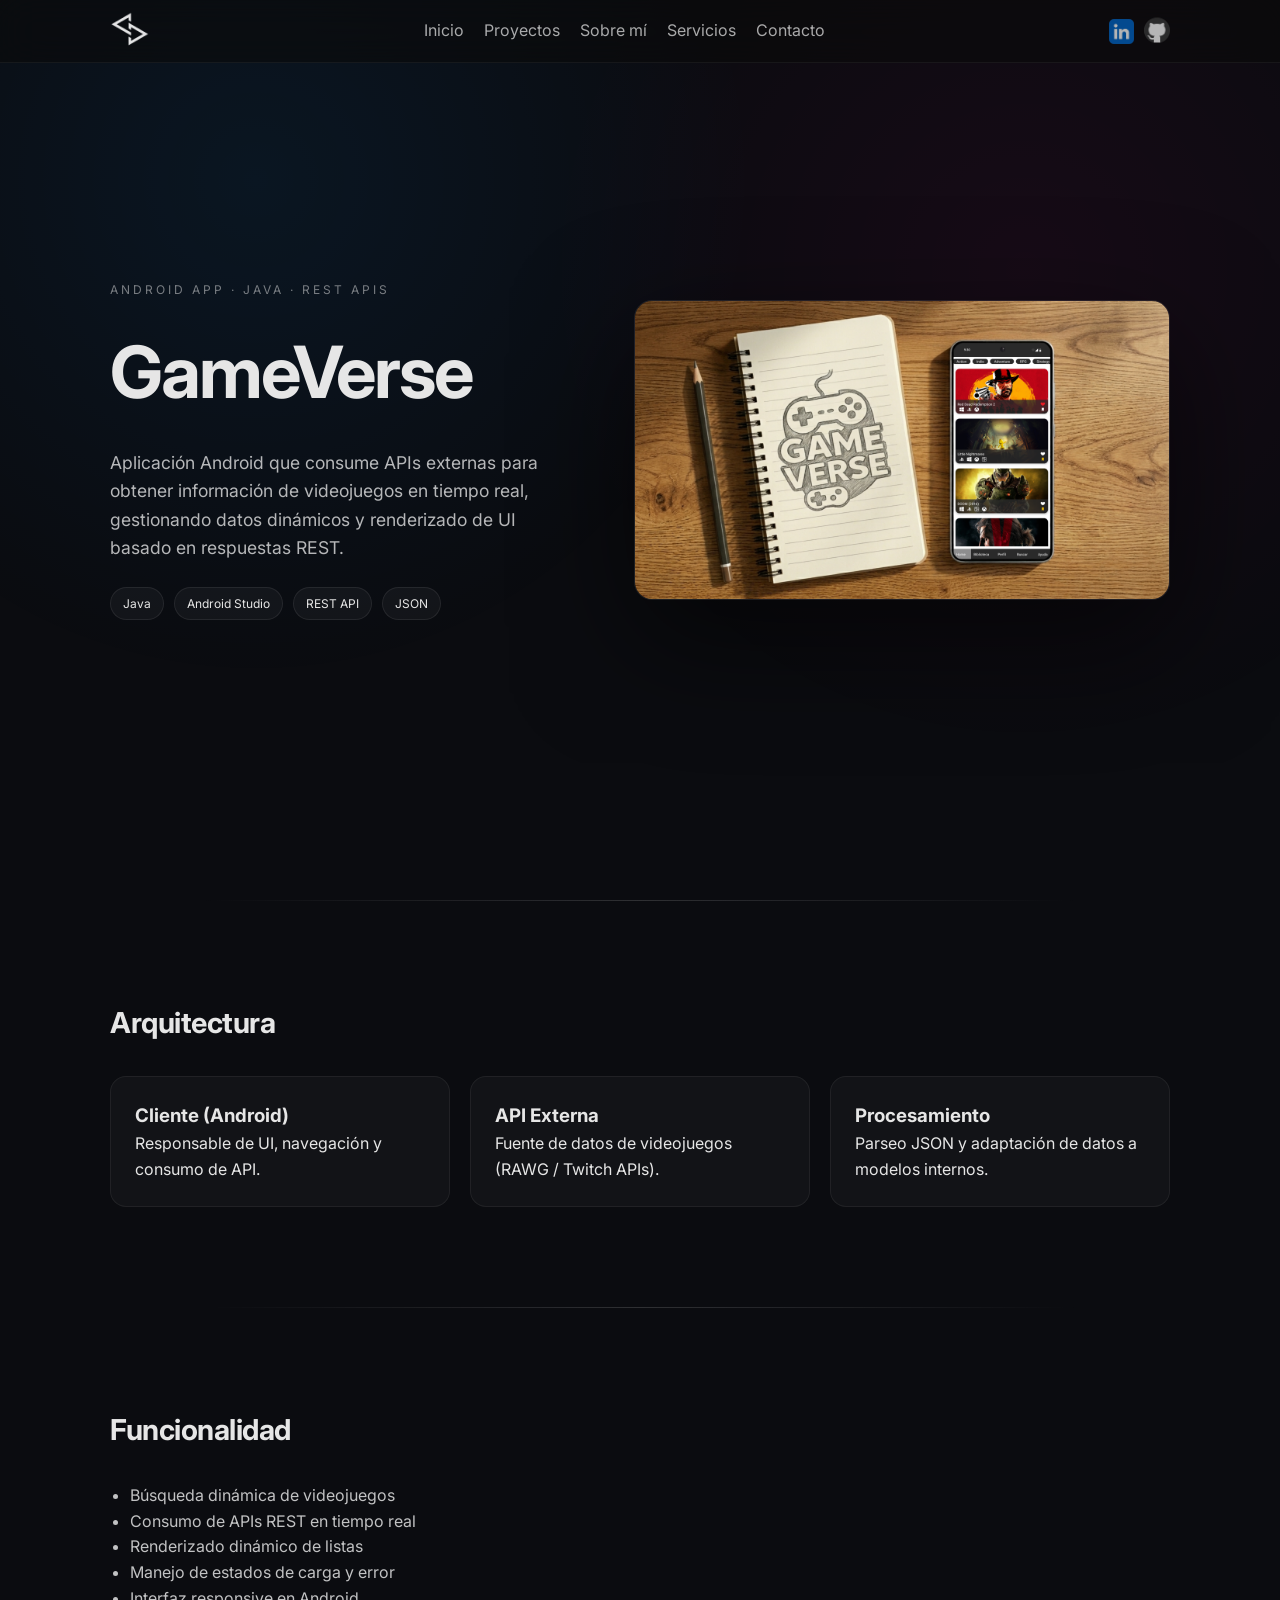
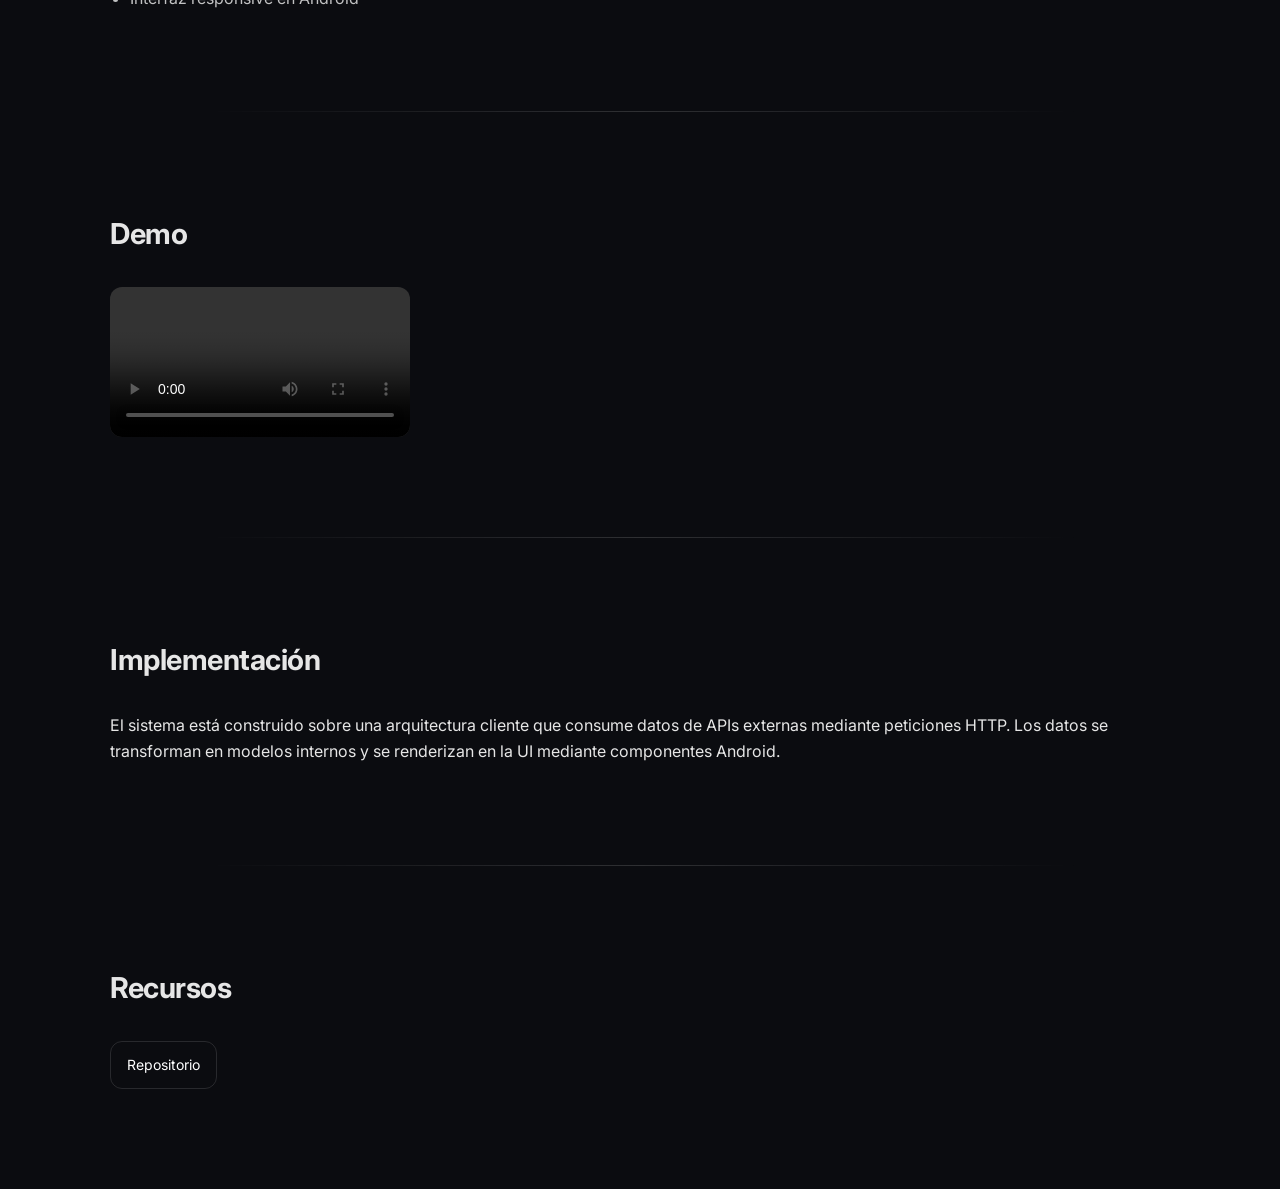
==== gameverse.html @ 7918985b "Primer commit" ====
<!DOCTYPE html>
<html lang="es">
<head>
    <meta charset="UTF-8">
    <meta name="viewport" content="width=device-width, initial-scale=1.0">
    <title>GameVerse - Proyecto</title>

    <link rel="stylesheet" href="css/styleprojects.css">
    <link rel="stylesheet" href="css/styles.css">
    <link href="https://fonts.googleapis.com/css2?family=Inter:wght@300;400;500;600&display=swap" rel="stylesheet">
</head>

<body>

<!-- NAVBAR -->
<header class="navbar">
    <div class="container nav-container">

        <div class="logo">
            <img src="assets/img/logo.png" alt="Logo">
        </div>

        <nav class="nav-menu">
            <a href="index.html#inicio">Inicio</a>
            <a href="index.html#projects">Proyectos</a>
            <a href="index.html#about">Sobre mí</a>
            <a href="index.html#services">Servicios</a>
            <a href="index.html#contact">Contacto</a>
        </nav>

        <div class="nav-social">
            <a href="https://www.linkedin.com/in/carlos-duran-6600993ba/"><img src="assets/img/linkedin.png"></a>
            <a href="https://github.com/CarlosDF3?tab=overview&from=2026-04-01&to=2026-04-08"><img src="assets/img/github.png" class="github"></a>
        </div>

    </div>
</header>

<!-- HERO -->
<section class="hero container">

    <div class="hero-info">

        <div class="meta">
            Android App · Java · REST APIs
        </div>

        <h1>GameVerse</h1>

        <p class="desc">
            Aplicación Android que consume APIs externas para obtener información de videojuegos en tiempo real,
            gestionando datos dinámicos y renderizado de UI basado en respuestas REST.
        </p>

        <div class="stack">
            <span>Java</span>
            <span>Android Studio</span>
            <span>REST API</span>
            <span>JSON</span>
        </div>

    </div>

    <div class="hero-preview">
        <img class="hero-bg" src="assets/img/gameverse.png" alt="Vista previa de GameVerse">
    </div>

</section>

<!-- ARQUITECTURA -->
<section class="section container">

    <h2>Arquitectura</h2>

    <div class="grid">

        <div class="box">
            <h3>Cliente (Android)</h3>
            <p>Responsable de UI, navegación y consumo de API.</p>
        </div>

        <div class="box">
            <h3>API Externa</h3>
            <p>Fuente de datos de videojuegos (RAWG / Twitch APIs).</p>
        </div>

        <div class="box">
            <h3>Procesamiento</h3>
            <p>Parseo JSON y adaptación de datos a modelos internos.</p>
        </div>

    </div>

</section>

<!-- FUNCIONALIDAD -->
<section class="section container">

    <h2>Funcionalidad</h2>

    <ul class="list">
        <li>Búsqueda dinámica de videojuegos</li>
        <li>Consumo de APIs REST en tiempo real</li>
        <li>Renderizado dinámico de listas</li>
        <li>Manejo de estados de carga y error</li>
        <li>Interfaz responsive en Android</li>
    </ul>

</section>

<!-- DEMO -->
<section id="demo" class="section container">

    <h2>Demo</h2>

    <div class="demo-box">
        <video controls class="videoverse">
            <source src="assets/img/demo_verse.mp4" type="video/mp4">
        </video>
    </div>

</section>

<!-- IMPLEMENTACIÓN -->
<section class="section container">

    <h2>Implementación</h2>

    <p class="text">
        El sistema está construido sobre una arquitectura cliente que consume datos de APIs externas mediante
        peticiones HTTP. Los datos se transforman en modelos internos y se renderizan en la UI mediante componentes
        Android.
    </p>

</section>

<!-- LINKS -->
<section class="section container">

    <h2>Recursos</h2>

    <div class="buttons">
        <a href="https://github.com/CarlosDF3/Game-Verse" class="btn">Repositorio</a>
    </div>

</section>

</body>
</html>
---- css/styleprojects.css ----
* {
    margin: 0;
    padding: 0;
    box-sizing: border-box;
}

body {
    font-family: Inter, sans-serif;
    background: #0a0a0a;
    color: #eaeaea;
    line-height: 1.6;
}

/* ===== CONTAINER ===== */
.container {
    max-width: 1100px;
    margin: auto;
    padding: 100px 20px;
}

/* ===== BACKGROUND LAYER ===== */
body::before {
    content: "";
    position: fixed;
    inset: 0;
    background:
        radial-gradient(circle at 20% 20%, rgba(0, 140, 255, 0.08), transparent 40%),
        radial-gradient(circle at 80% 30%, rgba(255, 0, 150, 0.05), transparent 40%);
    z-index: -1;
}

/* ===== HERO ===== */
.hero {
    display: grid;
    grid-template-columns: 1.3fr 0.7fr;
    gap: 60px;
    align-items: center;
    min-height: 90vh;
}

/* ===== TEXTO HERO ===== */
.hero h1 {
    font-size: 5rem;
    font-weight: 700;
    letter-spacing: -2px;
}

.meta {
    font-size: 12px;
    letter-spacing: 3px;
    opacity: 0.5;
    text-transform: uppercase;
}

.desc {
    margin-top: 20px;
    font-size: 1.1rem;
    max-width: 520px;
    color: rgba(255,255,255,0.7);
}

/* ===== STACK ===== */
.stack {
    margin-top: 25px;
    display: flex;
    flex-wrap: wrap;
    gap: 10px;
}

.stack span {
    font-size: 12px;
    padding: 6px 12px;
    border-radius: 999px;
    background: rgba(255,255,255,0.04);
    border: 1px solid rgba(255,255,255,0.08);
}

/* ===== HERO PREVIEW (IMAGEN) ===== */
.hero-preview {
    display: flex;
    justify-content: center;
    align-items: center;
}

.hero-bg {
    width: 100%;
    max-width: 600px;
    height: auto;

    object-fit: cover;

    border-radius: 18px;
    border: 1px solid rgba(255,255,255,0.08);
    box-shadow: 0 40px 120px rgba(0,0,0,0.6);

    transition: transform 0.4s ease;
}

/* opcional: micro efecto pro */
.hero-preview:hover .hero-bg {
    transform: translateY(-6px);
}

/* ===== SECTIONS ===== */
.section h2 {
    font-size: 1.8rem;
    margin-bottom: 30px;
    letter-spacing: -0.5px;
}

/* ===== GRID ===== */
.grid {
    display: grid;
    grid-template-columns: repeat(3, 1fr);
    gap: 20px;
}

.box {
    padding: 24px;
    border-radius: 16px;
    background: rgba(255,255,255,0.03);
    border: 1px solid rgba(255,255,255,0.06);
    transition: 0.3s;
}

.box:hover {
    transform: translateY(-6px);
    border-color: rgba(255,255,255,0.2);
}

.demo-box video {
    width: 50%;
    max-width: 600px;
    height: auto;
    border-radius: 12px;
    display: block;
}

.demo-box .videoverse {
    width: 30%;
    max-width: 300px;
    height: auto;
}

/* ===== LIST ===== */
.list {
    padding-left: 20px;
    color: rgba(255,255,255,0.75);
}

/* ===== BUTTONS ===== */
.btn {
    display: inline-block;
    padding: 12px 18px;
    border-radius: 12px;
    border: 1px solid rgba(255,255,255,0.12);
    text-decoration: none;
    color: white;
    transition: 0.3s;
}

.btn:hover {
    transform: translateY(-3px);
    border-color: rgba(255,255,255,0.3);
}

.primary {
    background: white;
    color: black;
}
---- css/styles.css ----
* {
    margin: 0;
    padding: 0;
    box-sizing: border-box;
}

body {
    font-family: Inter, sans-serif;
    background: #0b0c10;
    color: #e6e6e6;
    line-height: 1.6;
}

.clic {
    cursor: pointer;
}

/* =====================
   CONTAINER
===================== */
.container {
    max-width: 1100px;
    margin: auto;
    padding: 100px 20px;
}

/* =====================
   NAVBAR
===================== */
.navbar {
    position: fixed;
    top: 0;
    width: 100%;
    height: 7%;
    background: rgba(10,10,10,0.6);
    backdrop-filter: blur(20px);
    border-bottom: 1px solid rgba(255,255,255,0.05);
    z-index: 1000;
}

.nav-container {
    display: flex;
    height: 100%;
    justify-content: space-between;
    align-items: center;
    padding: 14px 20px;
}

.nav-menu {
    display: flex;
    gap: 20px;
}

.nav-menu a {
    color: rgba(255,255,255,0.65);
    text-decoration: none;
    font-size: 16px;
    transition: 0.25s;
}

.nav-menu a:hover {
    color: white;
}

.nav-social {
    display: flex;
    align-items: center;
}

.nav-social img {
    display: block;
    height: 25px;
    margin-left: 10px;
    opacity: 0.7;
    transition: 0.25s;
}

.nav-social img.github {
    transform: translateY(-1.5px);
}


.nav-social img:hover {
    opacity: 1;
}

.logo img {
    height: 40px;
    width: auto;
    opacity: 0.9;
    transition: 0.3s;
    display: block;
}

.logo img:hover {
    opacity: 1;
    transform: scale(1.05);
}

/* =====================
   HERO
===================== */
.hero {
    min-height: 100vh;
    display: flex;
    align-items: center;
}

.hero-grid {
    display: grid;
    grid-template-columns: 1.2fr 0.8fr;
    gap: 60px;
    align-items: center;
}

/* LEFT */
.hero-meta {
    font-size: 12px;
    letter-spacing: 3px;
    color: rgba(255,255,255,0.4);
    text-transform: uppercase;
}

.hero h1 {
    font-size: 4.5rem;
    letter-spacing: -2px;
    margin: 15px 0;
}

.hero-subtitle {
    font-size: 1.1rem;
    color: rgba(255,255,255,0.7);
    max-width: 520px;
}

/* BUTTONS */
.hero-buttons {
    margin-top: 25px;
    display: flex;
    gap: 12px;
}

.btn {
    padding: 12px 16px;
    border-radius: 12px;
    border: 1px solid rgba(255,255,255,0.12);
    color: white;
    text-decoration: none;
    font-size: 14px;
    transition: 0.3s;
}

.btn:hover {
    background: white;
    color: black;
    transform: translateY(-3px);
    border-color: rgba(255,255,255,0.3);
}

.primary {
    background: white;
    color: black;
}

/* RIGHT STACK */
.hero-right {
    display: flex;
    justify-content: center;
    align-items: center;
    position: relative;
}

.hero-logo-wrapper {
    position: relative;
    display: inline-block;
}

.logo-base {
    width: 260px;
    height: auto;
    display: block;
}
.hero-logo {
    width: 400px;
    height: auto;
    display: block;

    filter: drop-shadow(0 0 6px rgba(228, 244, 255, 0.795))
            drop-shadow(0 0 14px rgba(70, 155, 212, 0.815));

    opacity: 0.65;
    transition: 0.3s ease;
}

.hero-logo-wrapper::after {
    content: "";
    position: absolute;
    top: 0;
    left: -60%;
    width: 50%;
    height: 100%;

    background: linear-gradient(
        120deg,
        transparent,
        rgba(255, 240, 180, 0.25),
        transparent
    );

    transform: skewX(-20deg);
    opacity: 0;

    
    mask-image: url("assets/img/logo.png");
    mask-repeat: no-repeat;
    mask-size: contain;
    mask-position: center;

    -webkit-mask-image: url("assets/img/logo.png");
    -webkit-mask-repeat: no-repeat;
    -webkit-mask-size: contain;
    -webkit-mask-position: center;
}

.hero-logo-wrapper:hover::after {
    opacity: 1;
    animation: shine 0.8s ease;
}

@keyframes shine {
    0% {
        left: -60%;
    }
    100% {
        left: 120%;
    }
}


/* =====================
   SECTIONS
===================== */
.section {
    position: relative;
}

/* line */
.section::before {
    content: "";
    position: absolute;
    top: 0;
    left: 50%;
    transform: translateX(-50%);
    width: 80%;
    height: 1px;

    background: linear-gradient(
        to right,
        transparent,
        rgba(255,255,255,0.15),
        transparent
    );

    box-shadow: 0 0 10px rgba(255,255,255,0.08);
}

.section-head h2 {
    font-size: 2rem;
    margin-bottom: 20px;
}

.section-head p {
    color: rgba(255,255,255,0.6);
}

/* =====================
   PROJECTS
===================== */
.projects-grid {
    display: grid;
    grid-template-columns: repeat(3, 1fr);
    gap: 20px;
    margin-top: 40px;
}

.project-card {
    position: relative;
    overflow: hidden;
    padding: 22px;
    border-radius: 16px;
    background: rgba(255,255,255,0.03);
    border: 1px solid rgba(255,255,255,0.06);
    text-decoration: none;
    color: white;
    transition: 0.3s;
    z-index: 0;
}

.project-image {
    position: absolute;
    left: 50%;
    top: 100%;

    width: 100%;
    height: 100%;

    transform: translate(-50%, 0);
    opacity: 0;

    background-size: cover;
    background-position: center;

    border-radius: 12px;

    transition: all 0.5s ease;
    pointer-events: none;

    z-index: 2;
}

.project-card:hover .project-image {
    top: 50%;
    transform: translate(-50%, -50%);
    opacity: 1;
}

.project-card > *:not(.project-image) {
    position: relative;
    z-index: 3;
}
.project-card:nth-child(1) .project-image {
    background-image: url("../assets/img/gameverse.png");
}

.project-card:nth-child(2) .project-image {
    background-image: url("../assets/img/projectevent.png");
}

.project-card:nth-child(3) .project-image {
    background-image: url("../assets/img/gameapp.png");
}

.project-card:hover {
    transform: translateY(-6px);
    border-color: rgba(255,255,255,0.2);
}

.project-tag {
    font-size: 11px;
    letter-spacing: 2px;
    color: rgba(255,255,255,0.4);
    margin-bottom: 10px;
}

/* =====================
   ABOUT
===================== */
.about-grid {
    display: grid;
    grid-template-columns: 1fr 1.5fr;
    gap: 50px;
    align-items: center;
}
.about-img {
    width: 100%;
    height: 400px;
    overflow: hidden;
    border-radius: 16px;
    border: 1px solid rgba(255,255,255,0.08);
}

.about-img img {
    width: 100%;
    height: 100%;
    object-fit: cover;
    border-radius: 16px;
    border: 1px solid rgba(255,255,255,0.08);
}

.about-text p {
    color: rgba(255,255,255,0.75);
    margin-bottom: 15px;
}

.skills {
    margin-top: 20px;
    padding-left: 20px;
    color: rgba(255,255,255,0.7);
}

/* =====================
   SERVICES
===================== */
.services-grid {
    display: grid;
    grid-template-columns: repeat(4, 1fr);
    gap: 20px;
}

.service-card {
    padding: 20px;
    border-radius: 16px;
    background: rgba(255,255,255,0.03);
    border: 1px solid rgba(255,255,255,0.06);
    transition: 0.3s;
}

.service-card:hover {
    transform: translateY(-6px);
    border-color: rgba(255,255,255,0.2);
}

/* =====================
   CONTACT
===================== */
.contact-grid {
    display: grid;
    grid-template-columns: 1fr 1fr;
    gap: 50px;
    width: min(75vw, 1200px);
    align-items: start;
}

#contact .container {
    padding-top: 120px;
}

#contact .container > h2 {
    grid-column: 1;
    padding-left: 5px;
}

#contact h2 {
    font-size: 2rem;
}

.contact-left {
    grid-column: 1;
}

.contact-form {
    grid-column: 2;
    display: flex;
    flex-direction: column;
    gap: 12px;
}

.contact-form input,
.contact-form textarea {
    background: rgba(255,255,255,0.03);
    border: 1px solid rgba(255,255,255,0.08);
    padding: 12px;
    border-radius: 10px;
    color: white;
}

.contact-form input:focus,
.contact-form textarea:focus {
    outline: none;
    border-color: rgba(255,255,255,0.3);
}

@media (max-width: 900px) {
    .contact-grid {
        width: 100%;
        grid-template-columns: 1fr;
    }

    #contact .container > h2,
    .contact-left,
    .contact-form {
        grid-column: auto;
    }
}
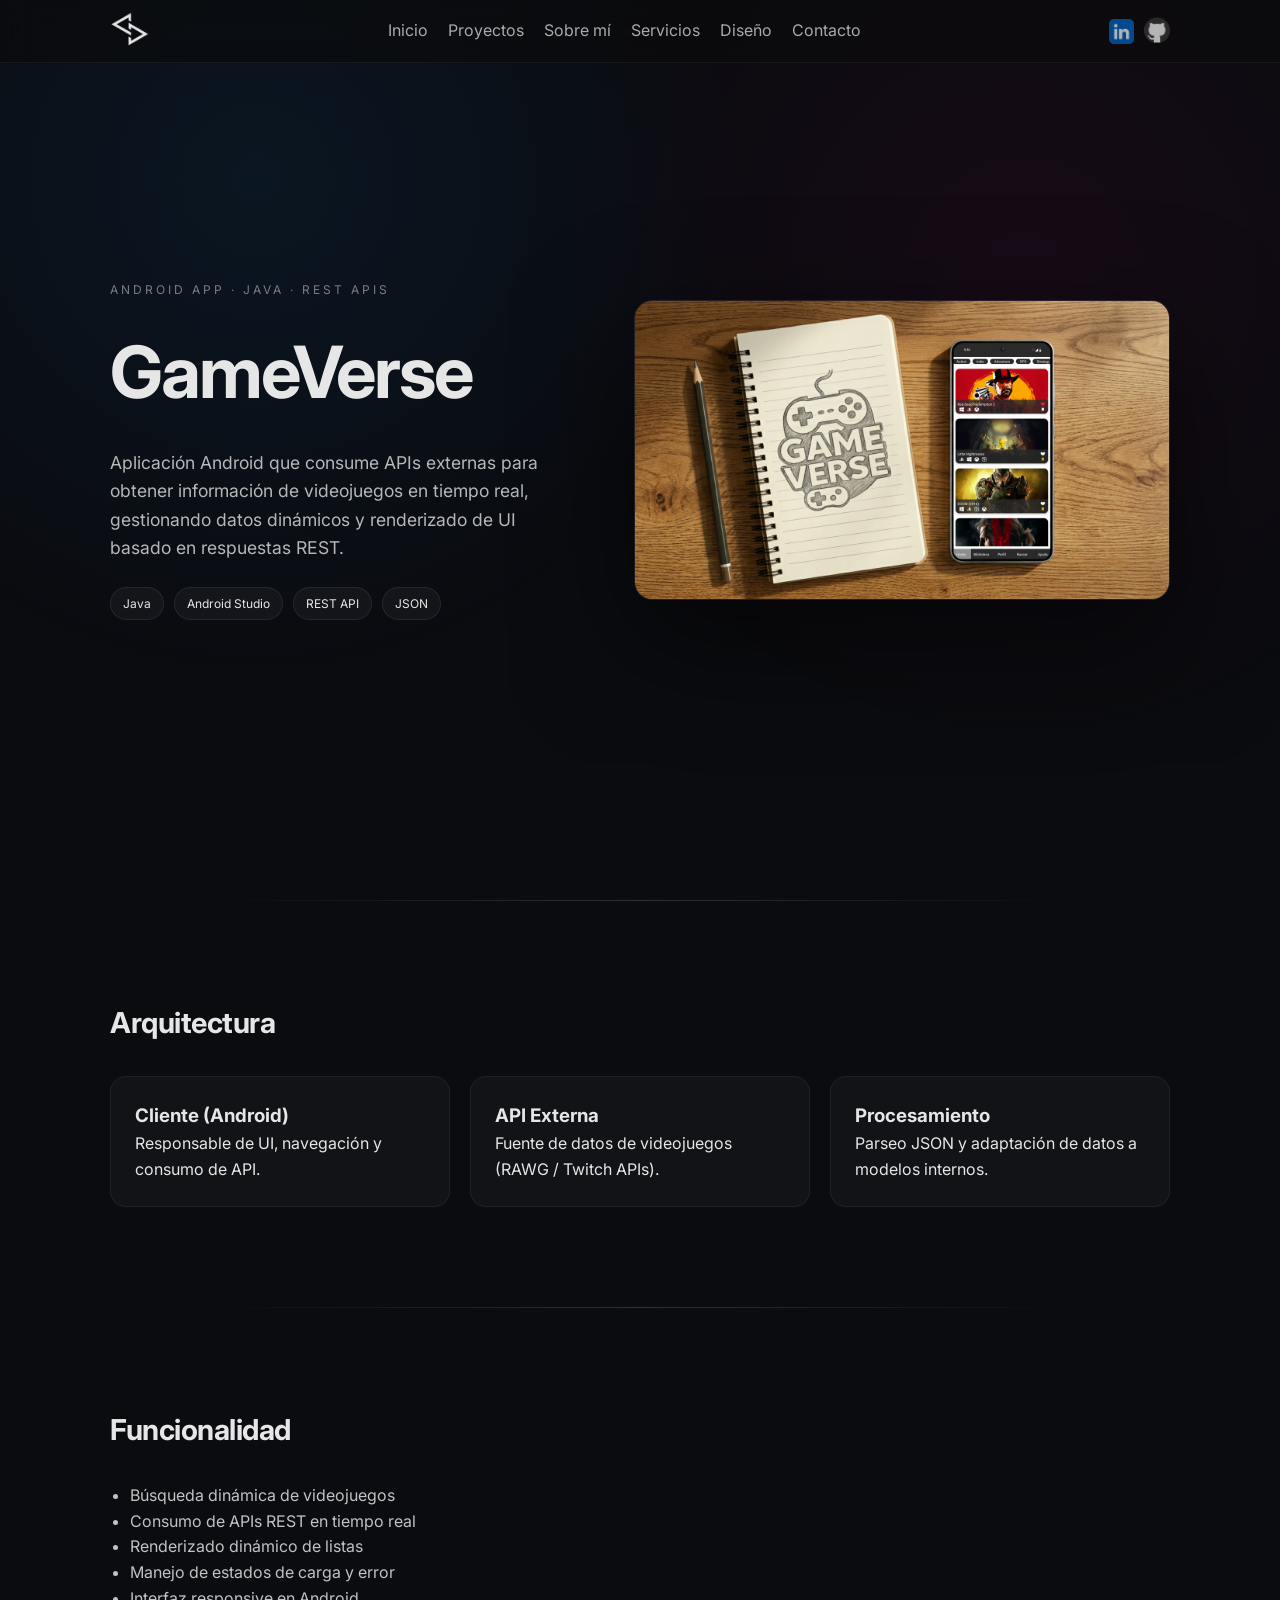
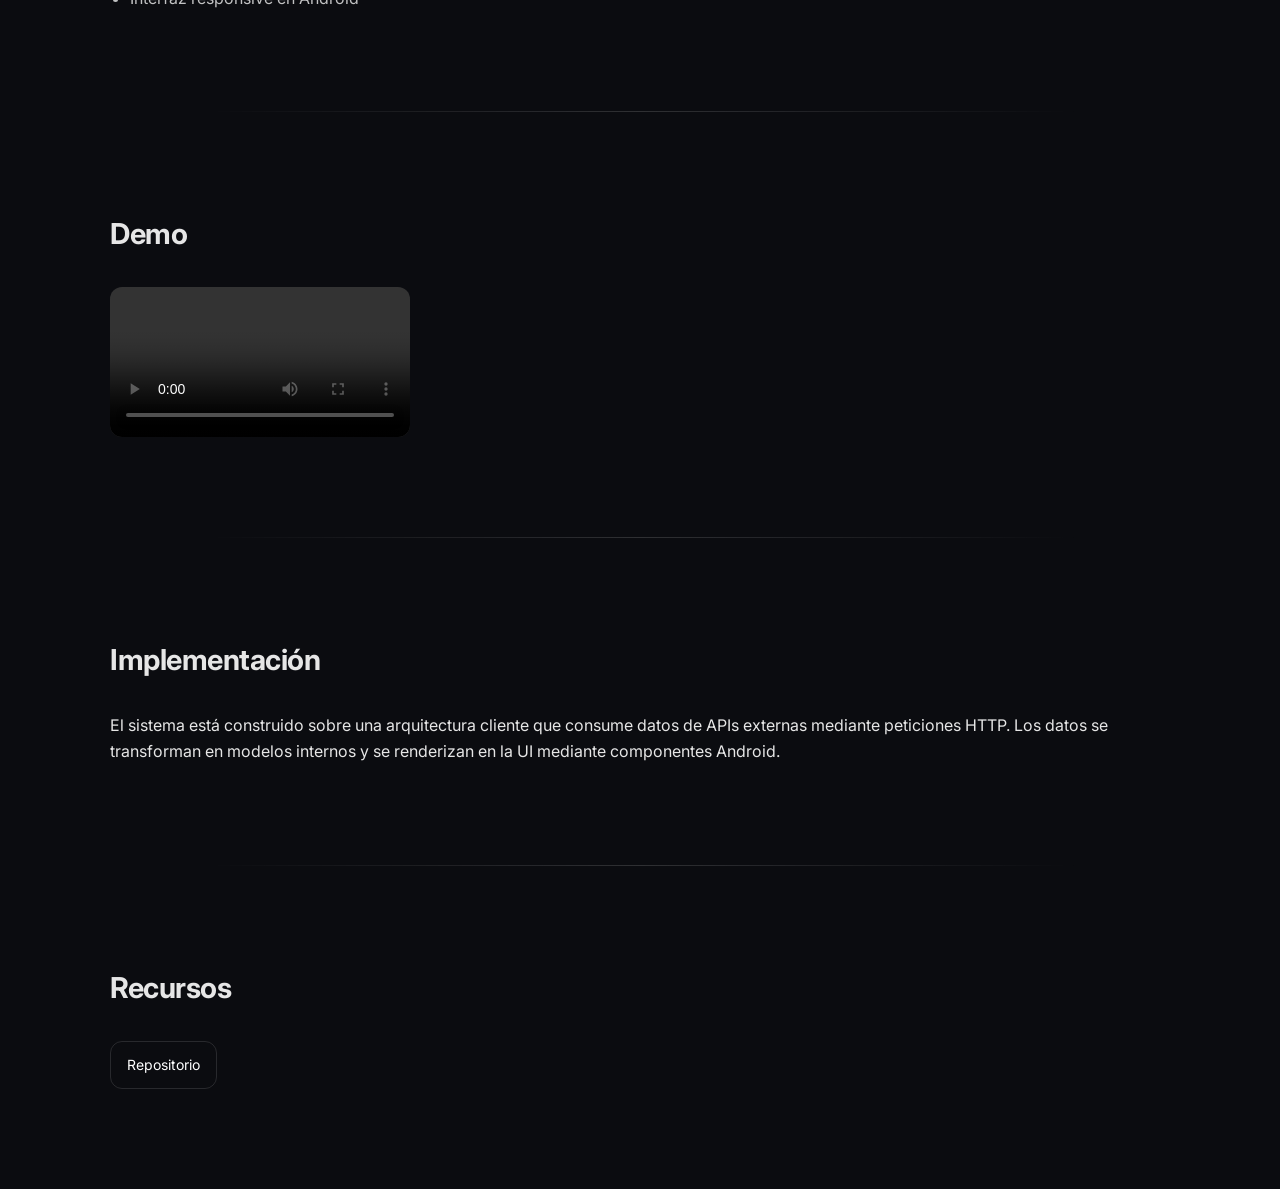
==== commit 18974670: "Segundo commit: añadido apartado diseño." ====
--- a/gameverse.html
+++ b/gameverse.html
@@ -5,6 +5,7 @@
     <meta name="viewport" content="width=device-width, initial-scale=1.0">
     <title>GameVerse - Proyecto</title>
 
+    <link rel="icon" href="assets/img/logo.png" type="image/png">
     <link rel="stylesheet" href="css/styleprojects.css">
     <link rel="stylesheet" href="css/styles.css">
     <link href="https://fonts.googleapis.com/css2?family=Inter:wght@300;400;500;600&display=swap" rel="stylesheet">
@@ -25,6 +26,7 @@
             <a href="index.html#projects">Proyectos</a>
             <a href="index.html#about">Sobre mí</a>
             <a href="index.html#services">Servicios</a>
+            <a href="index.html#design">Diseño</a>
             <a href="index.html#contact">Contacto</a>
         </nav>
 
--- a/css/styles.css
+++ b/css/styles.css
@@ -148,6 +148,7 @@
     text-decoration: none;
     font-size: 14px;
     transition: 0.3s;
+    cursor: pointer;
 }
 
 .btn:hover {
@@ -160,6 +161,10 @@
 .primary {
     background: white;
     color: black;
+}
+
+.design-btn {
+    margin-top: 20px;
 }
 
 /* RIGHT STACK */
